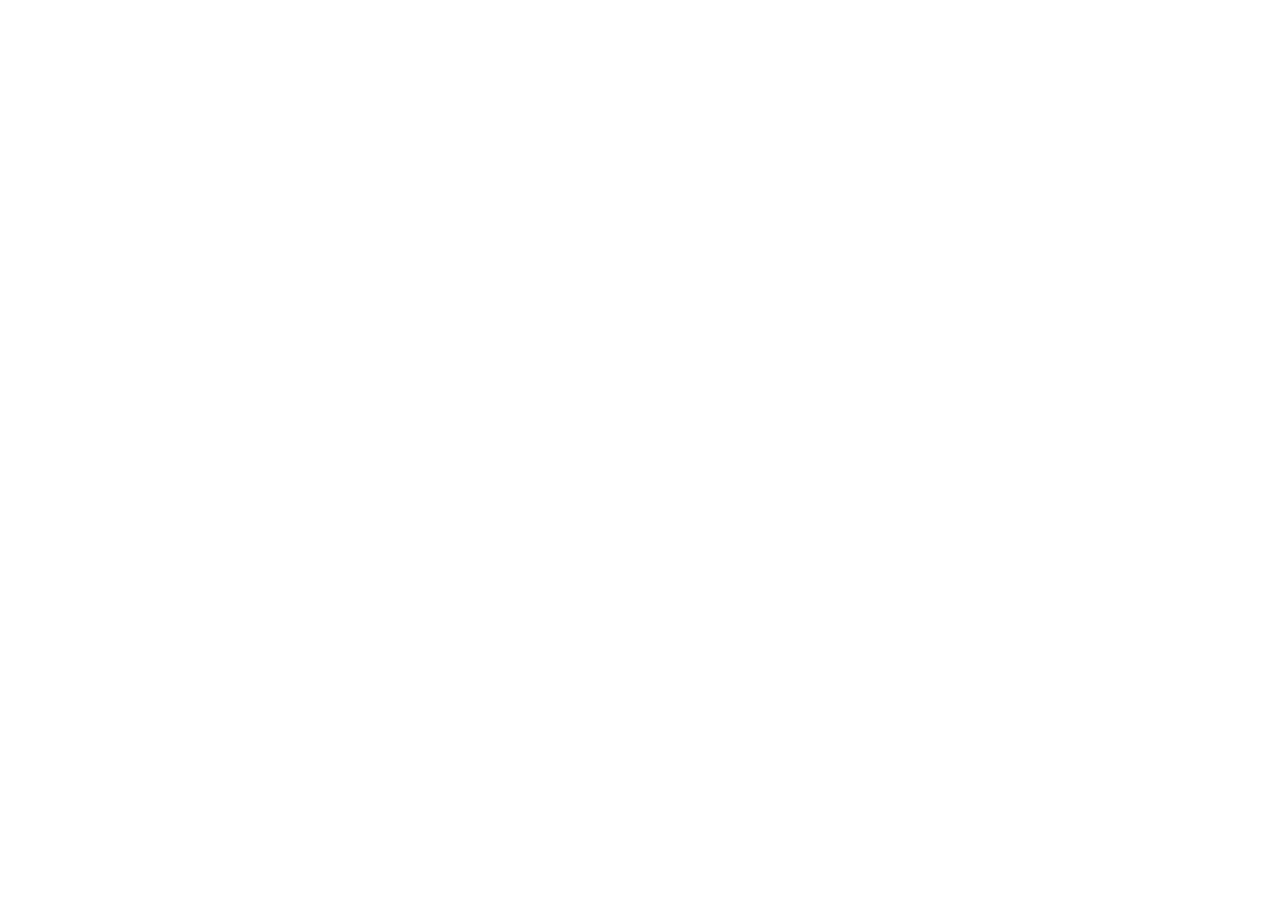
==== index.html @ 47bb5379 "Initial commit: Integrated Home Loan Calculator" ====
<!doctype html>
<html lang="en">
<head>
  <meta charset="utf-8">
  <meta name="viewport" content="width=device-width, initial-scale=1, maximum-scale=1">
  <title>Integrated Home Loan Calculator</title>
  <meta name="description" content="An interactive property loan, upfront cost, rebate and rental ROI calculator.">
  <link rel="stylesheet" href="styles.css">
</head>
<body>
  <!-- Fixed full-screen photo background — lives outside #app so app.js's
       re-renders (on every field edit) never recreate it, which would
       otherwise restart the zoom animation on every keystroke. It stays
       pinned to the viewport while the page scrolls, and is only ever
       hidden behind the opaque calculator cards. -->
  <div class="page-bg" aria-hidden="true">
    <div class="page-bg-image"></div>
    <div class="page-bg-overlay"></div>
  </div>

  <div class="app" id="app">
    <!-- rendered by app.js -->
  </div>

  <script src="config.js"></script>
  <script src="calculations.js"></script>
  <script src="app.js"></script>
</body>
</html>
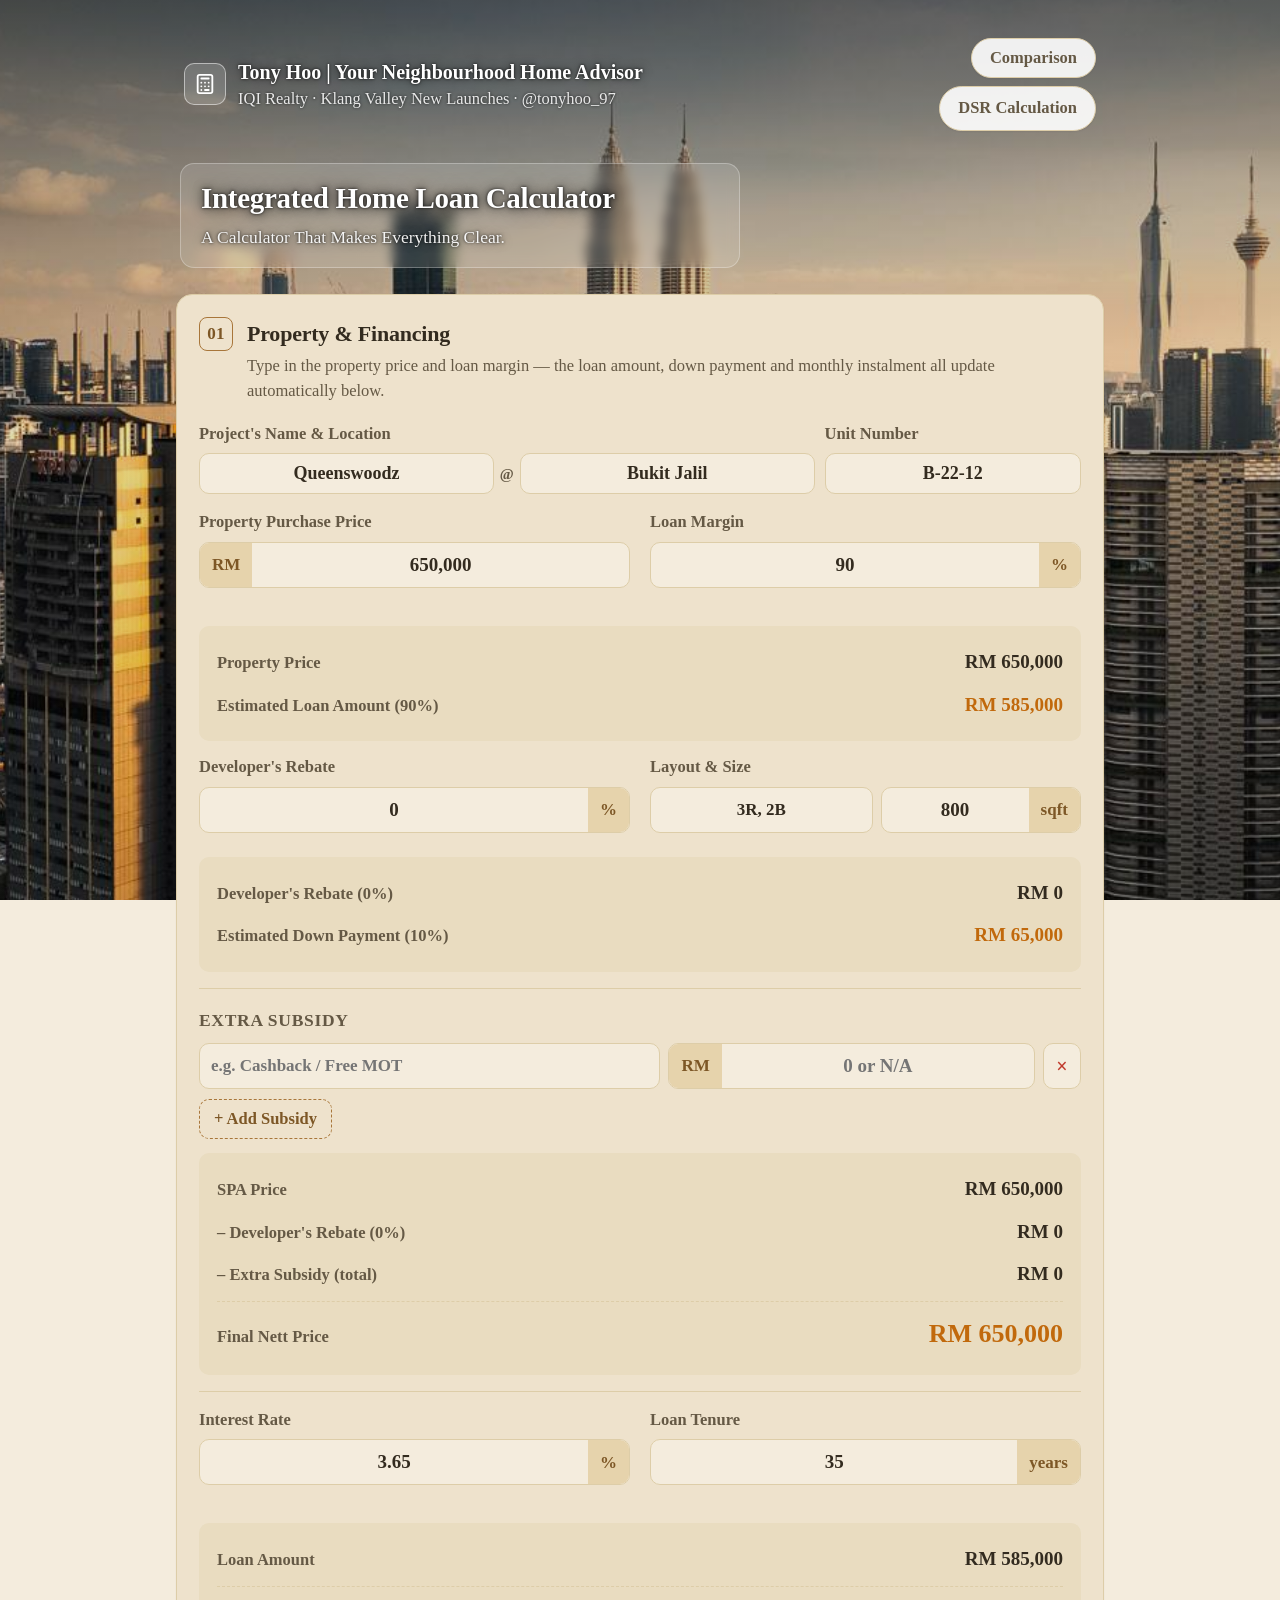
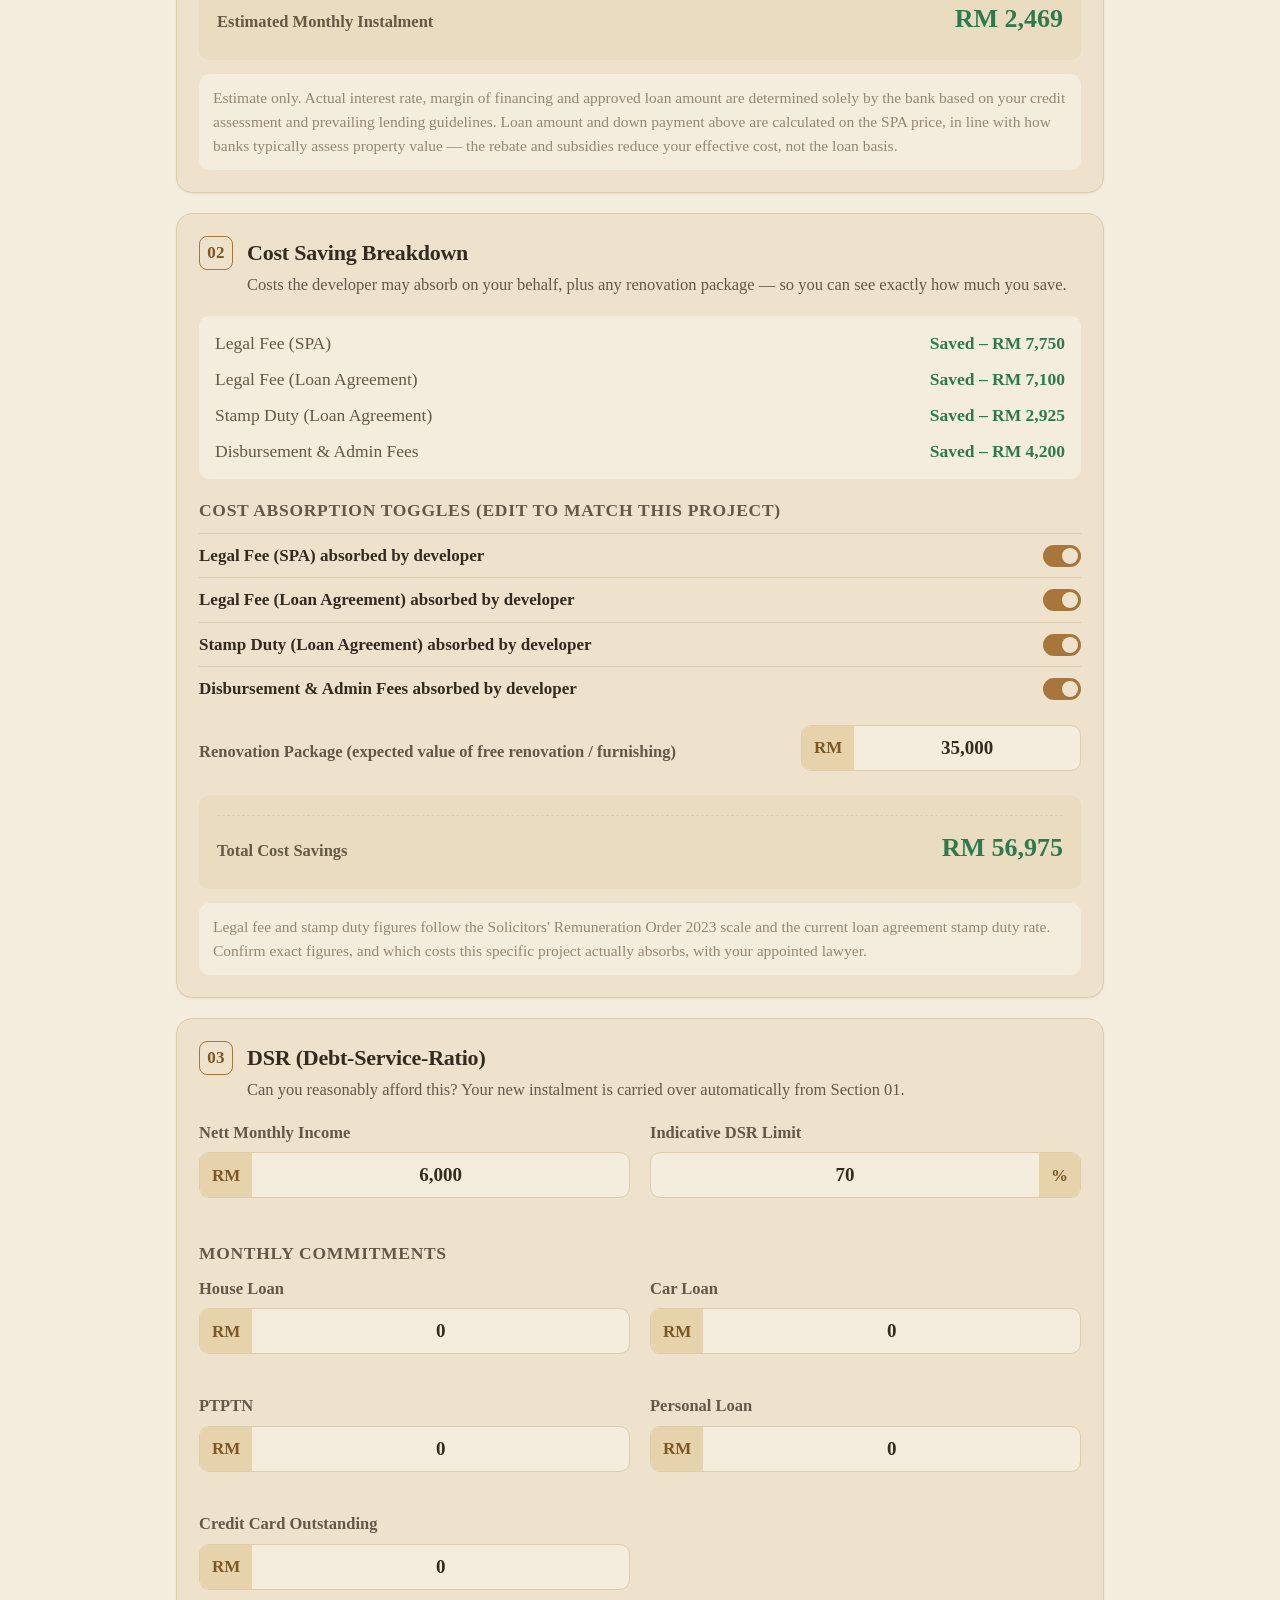
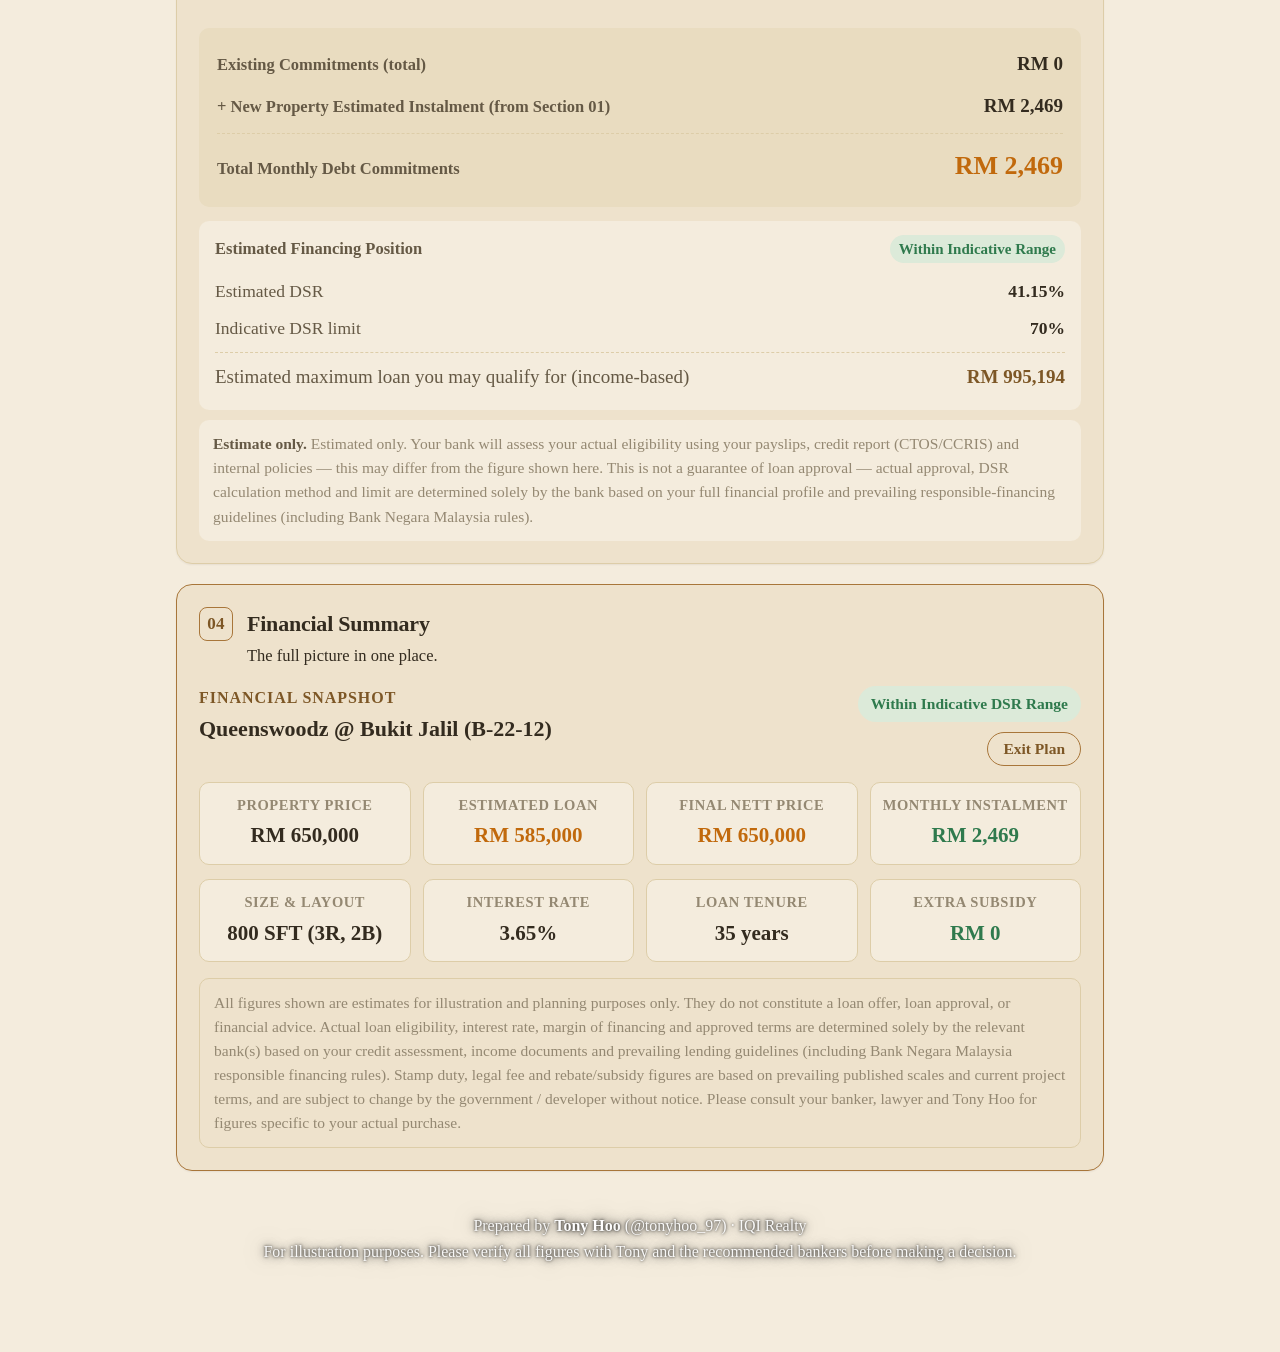
==== commit 73f0a547: "Add DSR Calculation helper page with detailed commitment breakdown" ====
--- a/index.html
+++ b/index.html
@@ -6,6 +6,17 @@
   <title>Integrated Home Loan Calculator</title>
   <meta name="description" content="An interactive property loan, upfront cost, rebate and rental ROI calculator.">
   <link rel="stylesheet" href="styles.css">
+  <style>
+    /* Keeps the stacked "Comparison" / "DSR Calculation" buttons full-width
+       and in their own row on mobile, matching how the single button used
+       to behave (see .hero-frame .comparison-btn in styles.css). Scoped
+       here rather than in the shared stylesheet since it only concerns
+       this page's topbar-actions wrapper. */
+    @media (max-width:600px){
+      .hero-frame .comparison-btn{text-align:center;}
+      .hero-frame .topbar-actions{order:3; width:100%;}
+    }
+  </style>
 </head>
 <body>
   <!-- Fixed full-screen photo background — lives outside #app so app.js's
--- a/styles.css
+++ b/styles.css
@@ -0,0 +1,372 @@
+/* ============================ DESIGN TOKENS ============================
+   Warm ivory / soft-paper theme — a deeper cream page background with
+   cards a shade darker than the page (a "printed brochure" feel), warm
+   charcoal ink instead of near-black, and a softened gold accent. Chosen
+   over pure milk-white for lower glare / more comfortable reading. Times
+   New Roman serif throughout. Two semantic value colors on top: green for
+   the "headline" figures (rental income, monthly instalment) and orange
+   for upfront/lump-sum cost figures (down payment, upfront cash).
+   This is a FIXED look — it does not follow the viewer's system light/dark
+   setting either way.
+   ========================================================================= */
+:root{
+  --ink:#332b1f; --ink-soft:#655945; --ink-faint:#948872;
+  --bg:#f4ecdd; --surface:#eee2cc; --border:#ddcda8;
+  --primary:#332b1f; --primary-dk:#221c13; --primary-tint:#e9dcc0;
+  --accent:#a8763a; --accent-dark:#7d5726; --accent-light:#e6d3ac;
+  --good:#2f7a4d; --good-tint:#dcead9;
+  --warn:#7d5726; --warn-tint:#e9dcc0;
+  --bad:#c0392b; --bad-tint:#f3ddd6;
+  /* Semantic value colors, used on specific figures (see app.js): green for
+     rental/instalment-type "headline" numbers, orange for down-payment/
+     upfront-cost-type figures. */
+  --value-green:#2f7a4d;
+  --value-orange:#c1690c;
+  --font-family:'Times New Roman', Times, serif;
+  --radius:16px; --radius-sm:10px;
+  --shadow:0 4px 24px rgba(28,24,16,.08), 0 1px 2px rgba(28,24,16,.05);
+  --shadow-sm:0 1px 2px rgba(28,24,16,.06);
+  font-size:20px;
+}
+*{box-sizing:border-box;}
+html,body{margin:0;padding:0;}
+body{
+  background:var(--bg); color:var(--ink);
+  font-family:var(--font-family);
+  line-height:1.5; -webkit-font-smoothing:antialiased;
+}
+h1,h2,h3,h4{margin:0; font-weight:600; letter-spacing:-.01em; font-family:var(--font-family);}
+p{margin:0;}
+button{font-family:inherit;}
+::selection{background:var(--accent-light);}
+
+.app{max-width:960px; margin:0 auto; padding:0 16px 64px; transition:max-width .15s;}
+.app.is-comparison{max-width:1440px;}
+
+/* ============================ FULL-SCREEN PHOTO BACKGROUND ============================
+   KL skyline photo, fixed to the viewport (not the document), so it fills
+   the whole screen and keeps animating in place while the page scrolls —
+   it only ever disappears behind the opaque calculator cards. A slow,
+   short-cycle Ken Burns zoom is centered on the Petronas Twin Towers so
+   they (and the skyline around them) stay in frame on a laptop screen. */
+.page-bg{
+  position:fixed; inset:0; z-index:-1; overflow:hidden;
+}
+.page-bg-image{
+  position:absolute; inset:-6%;
+  background-image:url("[data-uri]");
+  background-size:cover; background-position:46% 30%;
+  transform-origin:46% 30%;
+  animation:heroZoom 9s ease-in-out infinite alternate;
+}
+@keyframes heroZoom{ from{ transform:scale(1); } to{ transform:scale(1.12); } }
+.page-bg-overlay{
+  position:absolute; inset:0;
+  background:linear-gradient(180deg, rgba(20,14,6,.55) 0%, rgba(20,14,6,.30) 20%, rgba(20,14,6,.12) 40%, rgba(20,14,6,.12) 100%);
+}
+
+/* Topbar + title float directly over the fixed photo at the top of the
+   page — no boxed/rounded photo container of their own anymore. */
+.hero-frame{position:relative; z-index:1; padding:18px 4px 26px;}
+.hero-frame .brand-name{color:#fff; text-shadow:0 0 3px rgba(0,0,0,.85), 0 0 10px rgba(0,0,0,.6);}
+.hero-frame .brand-tag{color:rgba(255,255,255,.88); text-shadow:0 0 3px rgba(0,0,0,.8);}
+.hero-frame .logo-badge{background:rgba(255,255,255,.16); border-color:rgba(255,255,255,.5); color:#fff; backdrop-filter:blur(3px);}
+.hero-frame .comparison-btn{background:rgba(255,255,255,.9);}
+.hero-title-box{
+  margin-top:16px; background:rgba(255,255,255,.13); border:1px solid rgba(255,255,255,.28);
+  border-radius:14px; padding:16px 20px; backdrop-filter:blur(6px);
+  max-width:560px;
+}
+.hero-title-box h1{color:#fff; font-size:29px; line-height:1.25; text-shadow:0 0 3px rgba(0,0,0,.85), 0 0 10px rgba(0,0,0,.7), 0 0 20px rgba(0,0,0,.5);}
+.hero-title-box p{color:rgba(255,255,255,.94); font-size:17.5px; margin-top:8px; line-height:1.55; text-shadow:0 0 3px rgba(0,0,0,.8), 0 0 10px rgba(0,0,0,.6);}
+@media (max-width:600px){
+  .hero-title-box{max-width:100%;}
+  .hero-frame .topbar{flex-wrap:wrap; row-gap:8px;}
+  .hero-frame .brand-name{font-size:16.5px;}
+  .hero-frame .comparison-btn{margin-left:0; order:3; width:100%;}
+}
+/* ============================ HEADER ============================ */
+.topbar{
+  display:flex; align-items:center; gap:12px;
+  padding:20px 4px 16px;
+}
+.logo-badge{
+  width:42px; height:42px; border-radius:10px;
+  background:var(--ink); color:var(--accent-light);
+  display:flex; align-items:center; justify-content:center;
+  font-weight:700; font-size:19px; flex:none; border:1px solid var(--accent);
+}
+.logo-badge svg{display:block;}
+.brand-name{font-size:20px; font-weight:700;}
+.brand-tag{font-size:16.5px; color:var(--ink-soft);}
+.comparison-btn{
+  margin-left:auto; flex:none; border:1px solid var(--border); background:var(--surface);
+  color:var(--ink-soft); font-weight:700; padding:9px 18px; border-radius:999px;
+  font-size:16.5px; cursor:pointer; box-shadow:var(--shadow-sm); font-family:var(--font-family);
+  transition:.15s;
+}
+.comparison-btn:hover{border-color:var(--accent); color:var(--accent-dark);}
+.comparison-btn.active{background:var(--accent); color:#fff; border-color:var(--accent);}
+
+.hero{padding:6px 4px 22px;}
+.hero h1{font-size:29px; line-height:1.25;}
+.hero p{color:var(--ink-soft); font-size:17.5px; margin-top:8px; line-height:1.55;}
+
+/* ============================ SECTION HEADER ============================ */
+.section-header{display:flex; align-items:flex-start; gap:14px; margin-bottom:18px;}
+.section-no{
+  flex:none; font-size:17px; font-weight:700; color:var(--accent-dark);
+  border:1px solid var(--accent); border-radius:8px; width:34px; height:34px;
+  display:flex; align-items:center; justify-content:center; letter-spacing:.02em;
+}
+.section-header h2{font-size:22px;}
+.section-header .sub{font-size:16.5px; color:var(--ink-soft); margin-top:4px; line-height:1.5;}
+.mini-head{font-size:17.5px; font-weight:700; color:var(--ink-soft); text-transform:uppercase; letter-spacing:.04em; margin:18px 0 10px;}
+.mini-head-row{display:flex; justify-content:space-between; align-items:baseline; margin:18px 0 10px; gap:10px;}
+.mini-head-row .mini-head{margin:0;}
+.mini-head-row .total-tag{font-size:16.5px; font-weight:700; color:var(--value-green); white-space:nowrap;}
+
+/* ============================ CARDS / SECTIONS ============================ */
+.card{
+  background:var(--surface); border:1px solid var(--border); border-radius:var(--radius);
+  padding:22px; margin-bottom:20px; box-shadow:var(--shadow-sm);
+}
+.section-grid{display:grid; grid-template-columns:1fr 1fr; gap:16px 20px;}
+@media (max-width:640px){ .section-grid{grid-template-columns:1fr;} }
+/* A field placed alone (e.g. Developer's Rebate) spans the full row instead
+   of sitting stranded in one half of a two-column grid. */
+.section-grid.single-col{grid-template-columns:1fr;}
+
+/* ---- Comparison mode layout — one or two independent calculator columns ---- */
+.calc-columns{display:grid; grid-template-columns:1fr; gap:24px; align-items:start;}
+.app.is-comparison .calc-columns{grid-template-columns:1fr 1fr;}
+@media (max-width:880px){ .app.is-comparison .calc-columns{grid-template-columns:1fr;} }
+.calc-instance{min-width:0;}
+.instance-label{
+  font-size:15px; font-weight:700; text-transform:uppercase; letter-spacing:.06em;
+  color:var(--accent-dark); text-align:center; margin-bottom:10px;
+  border-bottom:1px solid var(--border); padding-bottom:8px;
+}
+
+/* ---- connected calculation chain visual ---- */
+.chain-result{
+  background:var(--primary-tint); border-radius:var(--radius-sm); padding:16px 18px;
+  margin:14px 0; display:flex; flex-direction:column; gap:2px;
+}
+.chain-item{display:flex; justify-content:space-between; align-items:baseline; padding:6px 0; gap:10px;}
+.chain-item .l{font-size:16.5px; color:var(--ink-soft); font-weight:600;}
+.chain-item .v{font-size:19px; font-weight:700;}
+.chain-item .v.gold{color:var(--accent-dark);}
+.chain-item .v.green{color:var(--value-green);}
+.chain-item .v.orange{color:var(--value-orange);}
+.chain-item .v.big{font-size:26px;}
+.chain-item.highlight{border-top:1px dashed var(--border); margin-top:4px; padding-top:12px;}
+.flow-arrow{text-align:center; color:var(--ink-faint); font-size:17px; padding:1px 0;}
+
+/* ---- comparison block (existing vs new loan) ---- */
+.compare-block{display:flex; align-items:center; gap:14px; margin:10px 0;}
+.compare-col{flex:1; background:var(--bg); border:1px solid var(--border); border-radius:var(--radius-sm); padding:14px; text-align:center;}
+.compare-col .l{font-size:15.5px; color:var(--ink-soft); font-weight:600; text-transform:uppercase; letter-spacing:.03em;}
+.compare-col .v{font-size:23px; font-weight:700; margin-top:4px;}
+.compare-col .v.green{color:var(--value-green);}
+.compare-col .v.orange{color:var(--value-orange);}
+.compare-sep{flex:none; font-size:16px; color:var(--ink-faint); font-weight:600; font-style:italic;}
+@media (max-width:480px){ .compare-block{flex-direction:column;} .compare-sep{transform:rotate(90deg);} }
+
+/* ---- Field / input ---- */
+.field{margin-bottom:16px;}
+.field-label{
+  display:flex; justify-content:space-between; align-items:baseline;
+  font-size:16.5px; font-weight:600; color:var(--ink-soft); margin-bottom:7px;
+}
+.tip{
+  color:var(--ink-faint); cursor:help; font-weight:700; border:1px solid var(--border);
+  border-radius:50%; width:15px; height:15px; display:inline-flex; align-items:center;
+  justify-content:center; font-size:14px; margin-left:5px; vertical-align:middle;
+}
+.field-value{font-weight:700; color:var(--ink); font-size:17px;}
+.field-value.editable-num{color:var(--accent-dark);}
+
+input[type=range]{
+  -webkit-appearance:none; width:100%; height:5px; border-radius:99px;
+  background:var(--border); outline:none; margin:6px 0 2px;
+}
+input[type=range]::-webkit-slider-thumb{
+  -webkit-appearance:none; width:19px; height:19px; border-radius:50%;
+  background:var(--accent); border:3px solid var(--surface); box-shadow:0 0 0 1px var(--border), var(--shadow-sm);
+  cursor:pointer; margin-top:-7px;
+}
+input[type=range]::-moz-range-thumb{
+  width:19px; height:19px; border-radius:50%; background:var(--accent);
+  border:3px solid var(--surface); box-shadow:0 0 0 1px var(--border); cursor:pointer;
+}
+input[type=number], input[type=text], select{
+  width:100%; padding:9px 11px; border:1px solid var(--border); border-radius:var(--radius-sm);
+  font-size:18px; font-weight:600; color:var(--ink); background:var(--bg); font-family:var(--font-family);
+}
+input[type=number]:focus, input[type=text]:focus, select:focus{outline:2px solid var(--accent); outline-offset:1px;}
+
+/* ---- manual "type it in" input with an RM/%/unit affix ---- */
+.input-affix{
+  display:flex; align-items:stretch; border:1px solid var(--border); border-radius:var(--radius-sm);
+  background:var(--bg); overflow:hidden; margin-bottom:8px;
+}
+.input-affix:focus-within{outline:2px solid var(--accent); outline-offset:1px;}
+.input-affix .affix-pre, .input-affix .affix-suf{
+  flex:none; display:flex; align-items:center; padding:0 12px; font-size:17px; font-weight:700;
+  color:var(--accent-dark); background:var(--accent-light); white-space:nowrap;
+}
+.input-affix .affix-input{
+  flex:1; min-width:0; border:none; background:transparent; padding:11px 12px;
+  font-size:19px; font-weight:700; color:var(--ink); font-family:var(--font-family);
+  text-align:center;
+}
+.input-affix .affix-input:focus{outline:none;}
+
+/* ---- Layout & Size (paired with Developer's Rebate) ---- */
+.layout-size-row{display:flex; gap:8px; margin-bottom:8px;}
+.layout-size-row .layout-input{
+  flex:1; min-width:0; padding:9px 11px; border:1px solid var(--border); border-radius:var(--radius-sm);
+  font-size:17px; font-weight:700; color:var(--ink); background:var(--bg); font-family:var(--font-family);
+  text-align:center;
+}
+.layout-size-row .layout-input:focus{outline:2px solid var(--accent); outline-offset:1px;}
+.layout-size-row .input-affix{flex:1; min-width:0; margin-bottom:0;}
+
+/* ---- Extra Subsidy — dynamic add/remove list ---- */
+.subsidy-list{display:flex; flex-direction:column; gap:10px; margin-bottom:10px;}
+.subsidy-row{display:flex; gap:8px; align-items:stretch;}
+.subsidy-row .subsidy-label-input{
+  flex:1.2; min-width:0; padding:9px 11px; border:1px solid var(--border); border-radius:var(--radius-sm);
+  font-size:17px; font-weight:600; color:var(--ink); background:var(--bg); font-family:var(--font-family);
+}
+.subsidy-row .subsidy-label-input:focus{outline:2px solid var(--accent); outline-offset:1px;}
+.subsidy-row .input-affix{flex:1; min-width:0; margin-bottom:0;}
+.subsidy-remove-btn{
+  flex:none; width:38px; border:1px solid var(--border); border-radius:var(--radius-sm);
+  background:var(--bg); color:var(--bad); font-size:20px; font-weight:700; cursor:pointer; line-height:1;
+}
+.subsidy-remove-btn:hover{background:var(--bad-tint);}
+.subsidy-add-btn{
+  border:1px dashed var(--accent); background:transparent; color:var(--accent-dark); font-weight:700;
+  padding:9px 14px; border-radius:var(--radius-sm); cursor:pointer; font-size:16.5px; font-family:var(--font-family);
+}
+.subsidy-add-btn:hover{background:var(--accent-light);}
+@media (max-width:480px){ .subsidy-row{flex-wrap:wrap;} .subsidy-row .subsidy-label-input{flex:1 1 100%;} }
+
+.toggle-row{display:flex; align-items:center; justify-content:space-between; padding:9px 0; border-top:1px solid var(--border);}
+.toggle-row:first-of-type{border-top:none;}
+.toggle-row .t-label{font-size:17px; font-weight:600;}
+.toggle-row .t-sub{font-size:15.5px; color:var(--ink-soft); margin-top:1px;}
+.switch{position:relative; width:38px; height:22px; flex:none;}
+.switch input{opacity:0; width:0; height:0;}
+.switch .track{
+  position:absolute; inset:0; background:var(--border); border-radius:99px; transition:.15s; cursor:pointer;
+}
+.switch .track:before{
+  content:""; position:absolute; width:16px; height:16px; left:3px; top:3px; background:var(--surface);
+  border-radius:50%; transition:.15s; box-shadow:var(--shadow-sm);
+}
+.switch input:checked + .track{background:var(--accent);}
+.switch input:checked + .track:before{transform:translateX(16px);}
+
+/* ---- Result blocks ---- */
+.result-block{
+  background:var(--bg); border-radius:var(--radius-sm); padding:14px 16px; margin-bottom:10px;
+}
+.result-row{display:flex; justify-content:space-between; align-items:baseline; padding:5px 0; font-size:17.5px;}
+.result-row .k{color:var(--ink-soft);}
+.result-row .v{font-weight:700;}
+.result-row.total{border-top:1px dashed var(--border); margin-top:6px; padding-top:10px; font-size:19px;}
+.result-row.total .v{color:var(--accent-dark);}
+.result-row.negative .v{color:var(--bad);}
+.result-row.positive .v{color:var(--good);}
+
+.big-stat{text-align:left;}
+.big-stat .n{font-size:32px; font-weight:700; letter-spacing:-.01em;}
+.big-stat .n.green{color:var(--value-green);}
+.big-stat .l{font-size:16px; color:var(--ink-soft); font-weight:600; margin-top:2px;}
+
+.badge{
+  display:inline-block; font-size:15px; font-weight:700; padding:3px 9px; border-radius:999px;
+}
+.badge-good{background:var(--good-tint); color:var(--good);}
+.badge-warn{background:var(--warn-tint); color:var(--warn);}
+.badge-bad{background:var(--bad-tint); color:var(--bad);}
+
+.disclaimer{
+  font-size:15.5px; color:var(--ink-faint); background:var(--bg); border-radius:var(--radius-sm);
+  padding:12px 14px; margin-top:6px; line-height:1.55;
+}
+.disclaimer b{color:var(--ink-soft);}
+
+.divider{height:1px; background:var(--border); margin:16px 0;}
+
+/* ---- comparison bars (rental) ---- */
+.bar-compare{margin-top:2px;}
+.bar-row{margin-bottom:10px;}
+.bar-row .bar-label{display:flex; justify-content:space-between; font-size:16px; font-weight:600; color:var(--ink-soft); margin-bottom:4px;}
+.bar-track{height:10px; background:var(--border); border-radius:99px; overflow:hidden;}
+.bar-fill{height:100%; border-radius:99px;}
+
+/* ---- scenario table ---- */
+.scenario-table{width:100%; border-collapse:collapse; font-size:16.5px;}
+.scenario-table th, .scenario-table td{padding:9px 8px; text-align:right; border-bottom:1px solid var(--border);}
+.scenario-table th:first-child, .scenario-table td:first-child{text-align:left; color:var(--ink-soft); font-weight:600;}
+.scenario-table th{color:var(--ink-soft); font-weight:600; font-size:15px; text-transform:uppercase; letter-spacing:.03em;}
+.scenario-table td{font-weight:700;}
+.scenario-table .col-highlight{background:var(--accent-light);}
+.table-scroll{overflow-x:auto; -webkit-overflow-scrolling:touch;}
+
+/* ============================ SUMMARY (Section 04) ============================
+   Light-theme "statement" card — a gold border/accent keeps it visually
+   distinct as the screenshot-friendly summary, while staying on the same
+   milk-white background and dark-ink text as the rest of the page. */
+.summary-card{background:var(--surface); border:1.5px solid var(--accent);}
+.summary-card .section-no{border-color:var(--accent); color:var(--accent-dark);}
+.summary-card .section-header h2, .summary-card .section-header .sub{color:var(--ink);}
+.summary-top{display:flex; justify-content:space-between; align-items:flex-start; gap:10px; margin-bottom:16px;}
+.summary-eyebrow{font-size:16px; text-transform:uppercase; letter-spacing:.06em; color:var(--accent-dark); font-weight:700;}
+.summary-project{font-size:22px; font-weight:700; color:var(--ink); margin-top:2px;}
+.summary-actions{display:flex; flex-direction:column; align-items:flex-end; gap:10px; flex:none;}
+.status-pill{font-size:15.5px; font-weight:700; padding:6px 13px; border-radius:999px; white-space:nowrap;}
+.status-good{background:var(--good-tint); color:var(--good);}
+.status-bad{background:var(--bad-tint); color:var(--bad);}
+.exitplan-btn{
+  border:1px solid var(--accent); background:transparent; color:var(--accent-dark); font-weight:700;
+  padding:7px 15px; border-radius:999px; cursor:pointer; font-size:15.5px; font-family:var(--font-family);
+  white-space:nowrap; transition:.15s;
+}
+.exitplan-btn:hover{background:var(--accent-light);}
+.exitplan-btn.active{background:var(--accent); color:#fff; border-color:var(--accent);}
+
+.summary-grid{display:grid; grid-template-columns:repeat(4,1fr); gap:14px 12px;}
+@media (max-width:720px){ .summary-grid{grid-template-columns:repeat(2,1fr);} }
+.summary-item{text-align:center; background:var(--bg); border:1px solid var(--border); border-radius:var(--radius-sm); padding:12px 8px;}
+.summary-item .label{font-size:14.5px; color:var(--ink-faint); font-weight:600; text-transform:uppercase; letter-spacing:.04em;}
+.summary-item .value{font-size:21px; font-weight:700; color:var(--ink); margin-top:4px;}
+.summary-item .value.green{color:var(--value-green);}
+.summary-item .value.orange{color:var(--value-orange);}
+
+/* ---- footer ---- */
+/* Sits directly on the fixed photo background (no card behind it), so it
+   gets the same white text + dark halo treatment as the hero title. */
+.footer-note{
+  text-align:center; font-size:16px; padding:22px 10px 24px; line-height:1.6;
+  color:rgba(255,255,255,.94);
+  text-shadow:0 0 3px rgba(0,0,0,.85), 0 0 10px rgba(0,0,0,.7), 0 0 20px rgba(0,0,0,.5);
+}
+.footer-note b{color:#fff;}
+
+/* tooltip popover */
+.tooltip-pop{
+  position:fixed; z-index:50; max-width:260px; background:var(--ink); color:var(--bg);
+  font-size:16px; line-height:1.5; padding:10px 12px; border-radius:9px; box-shadow:var(--shadow);
+  pointer-events:none; font-family:var(--font-family);
+}
+
+@media (max-width:480px){
+  .app{padding:0 12px 48px;}
+  .summary-grid{grid-template-columns:repeat(2,1fr); gap:10px;}
+  .card{padding:16px;}
+}
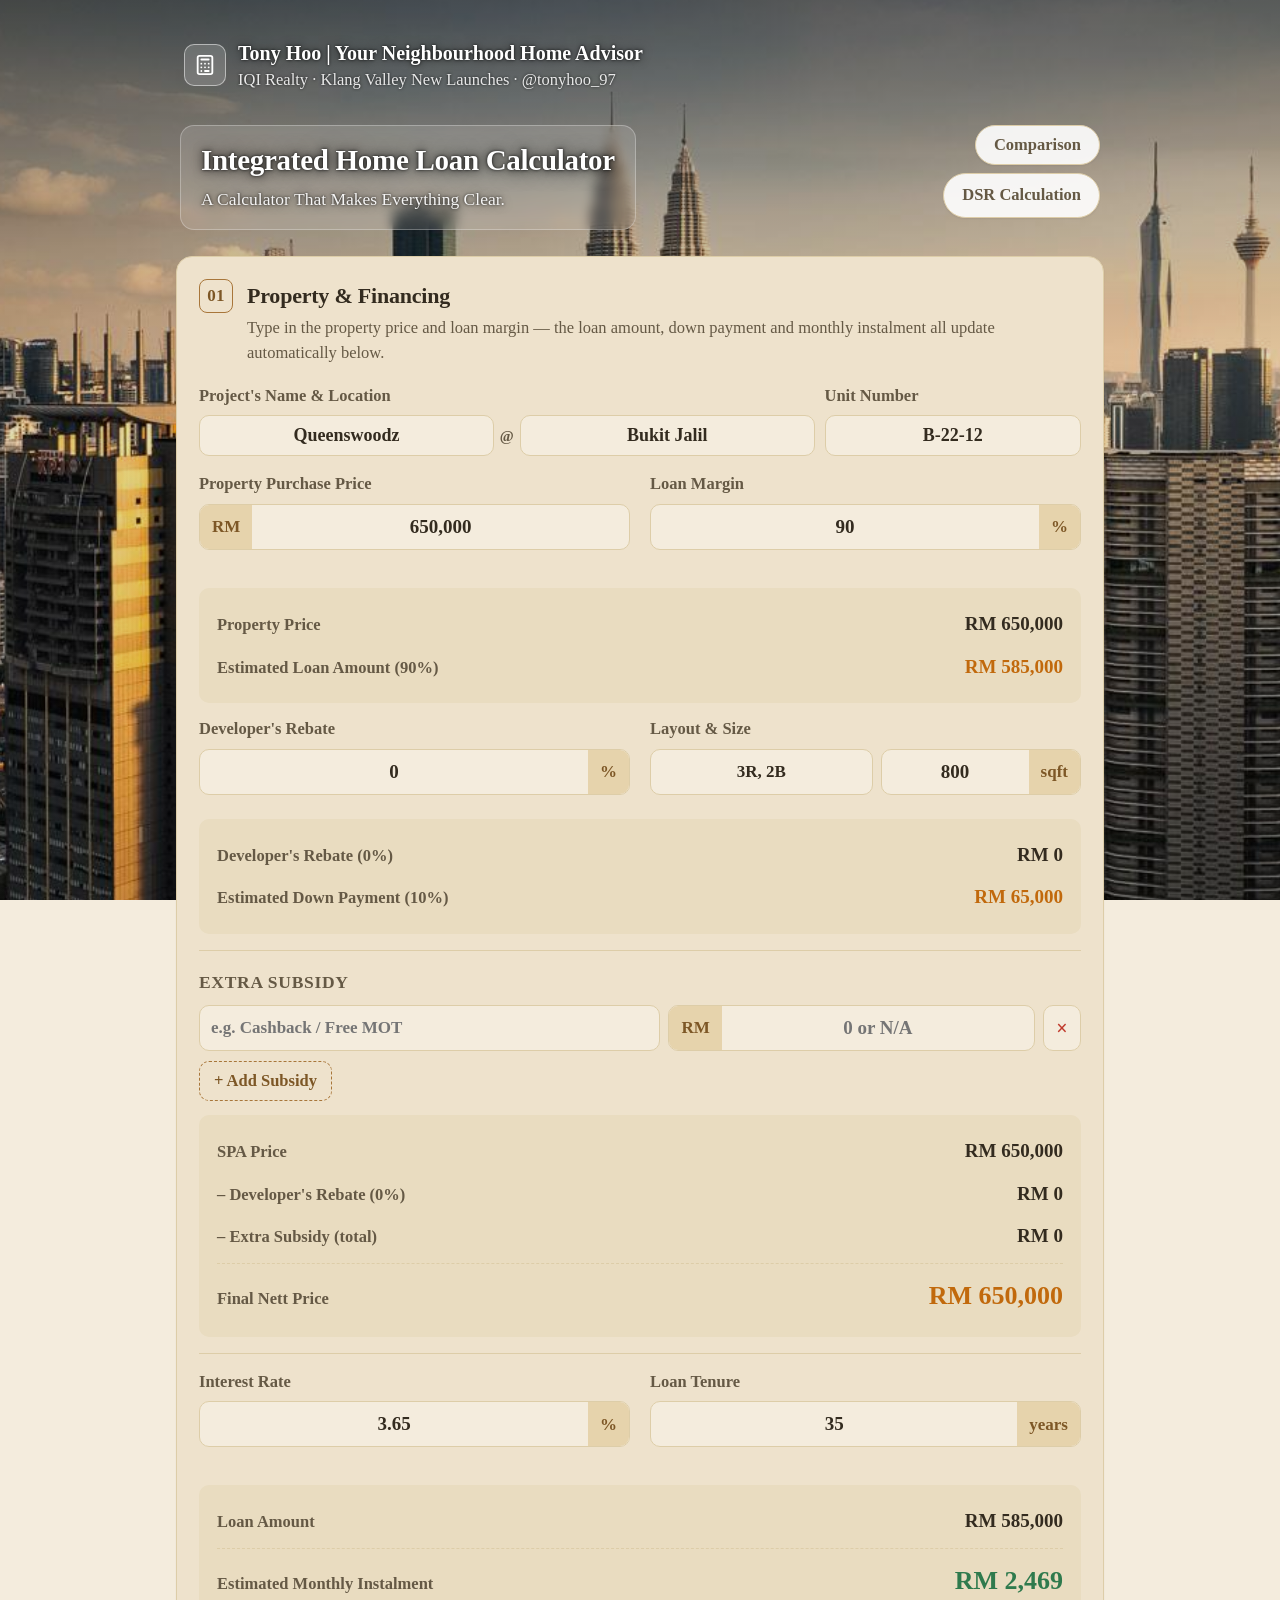
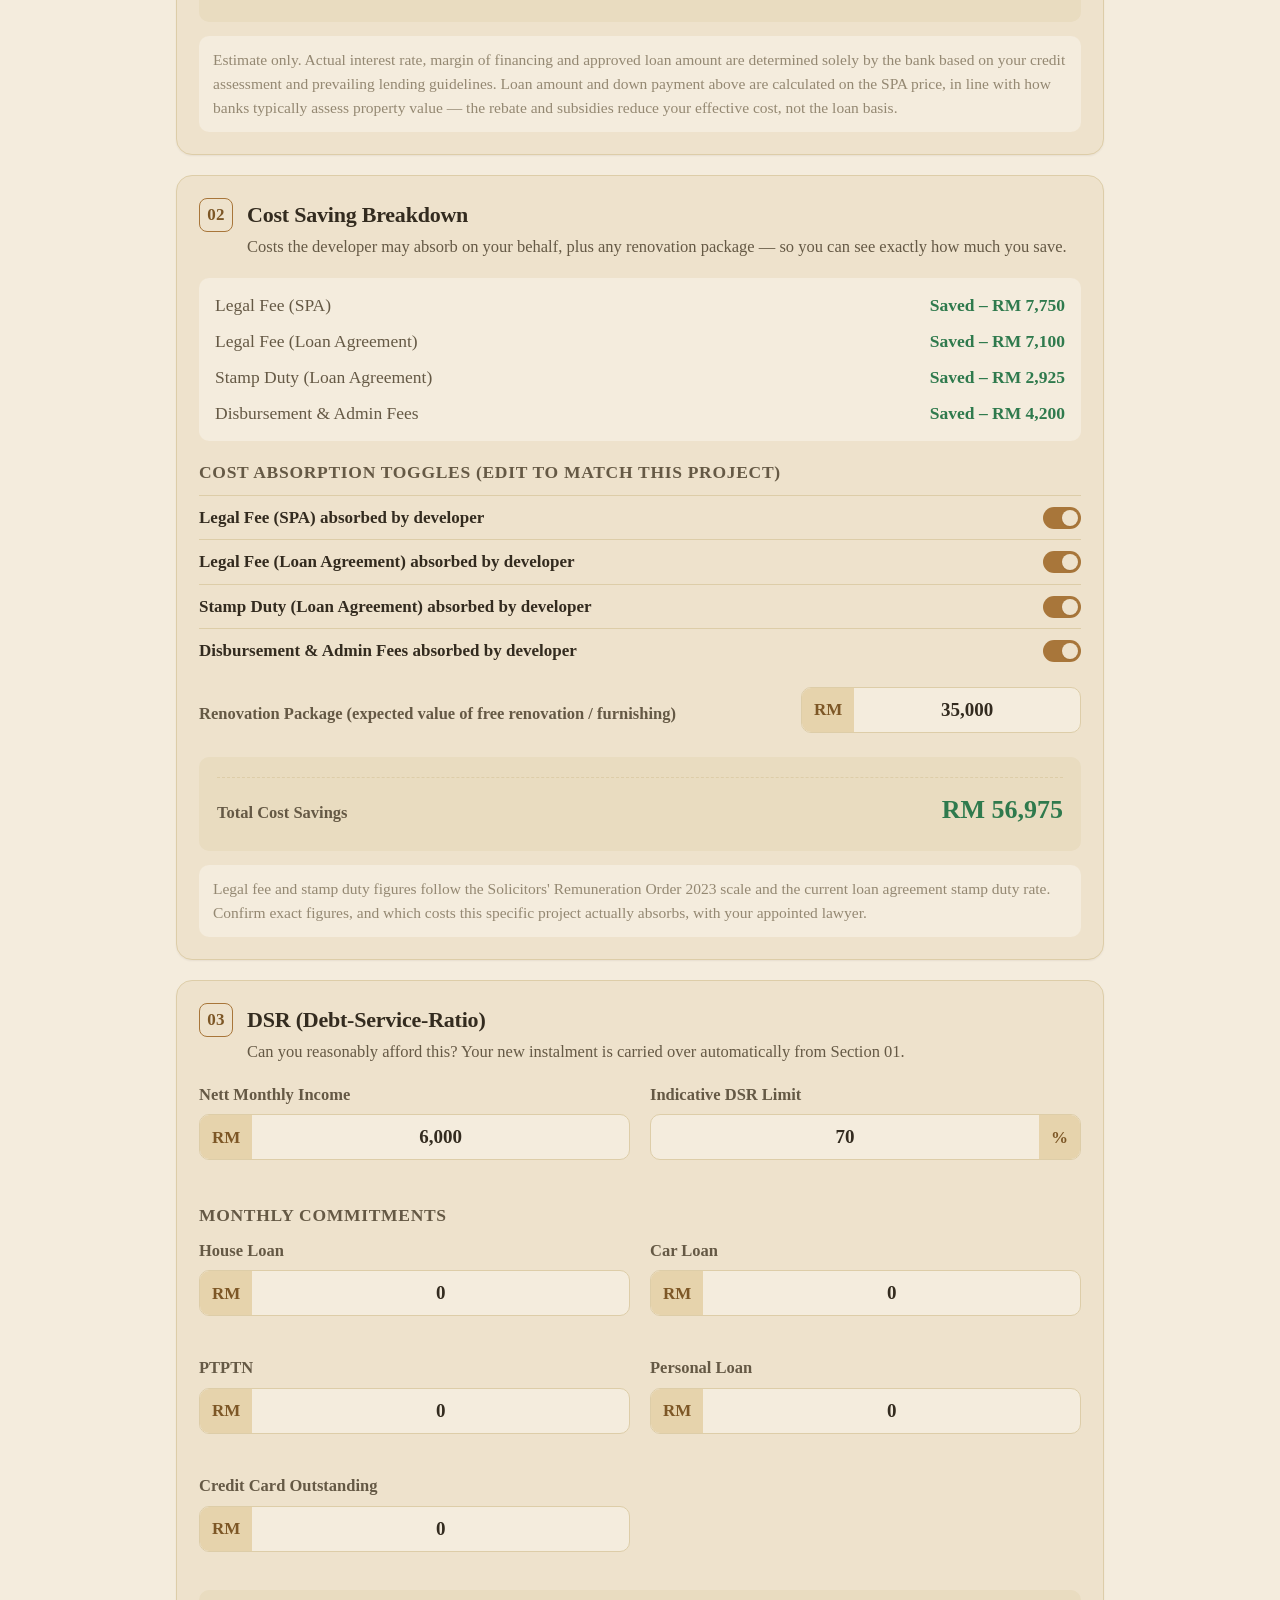
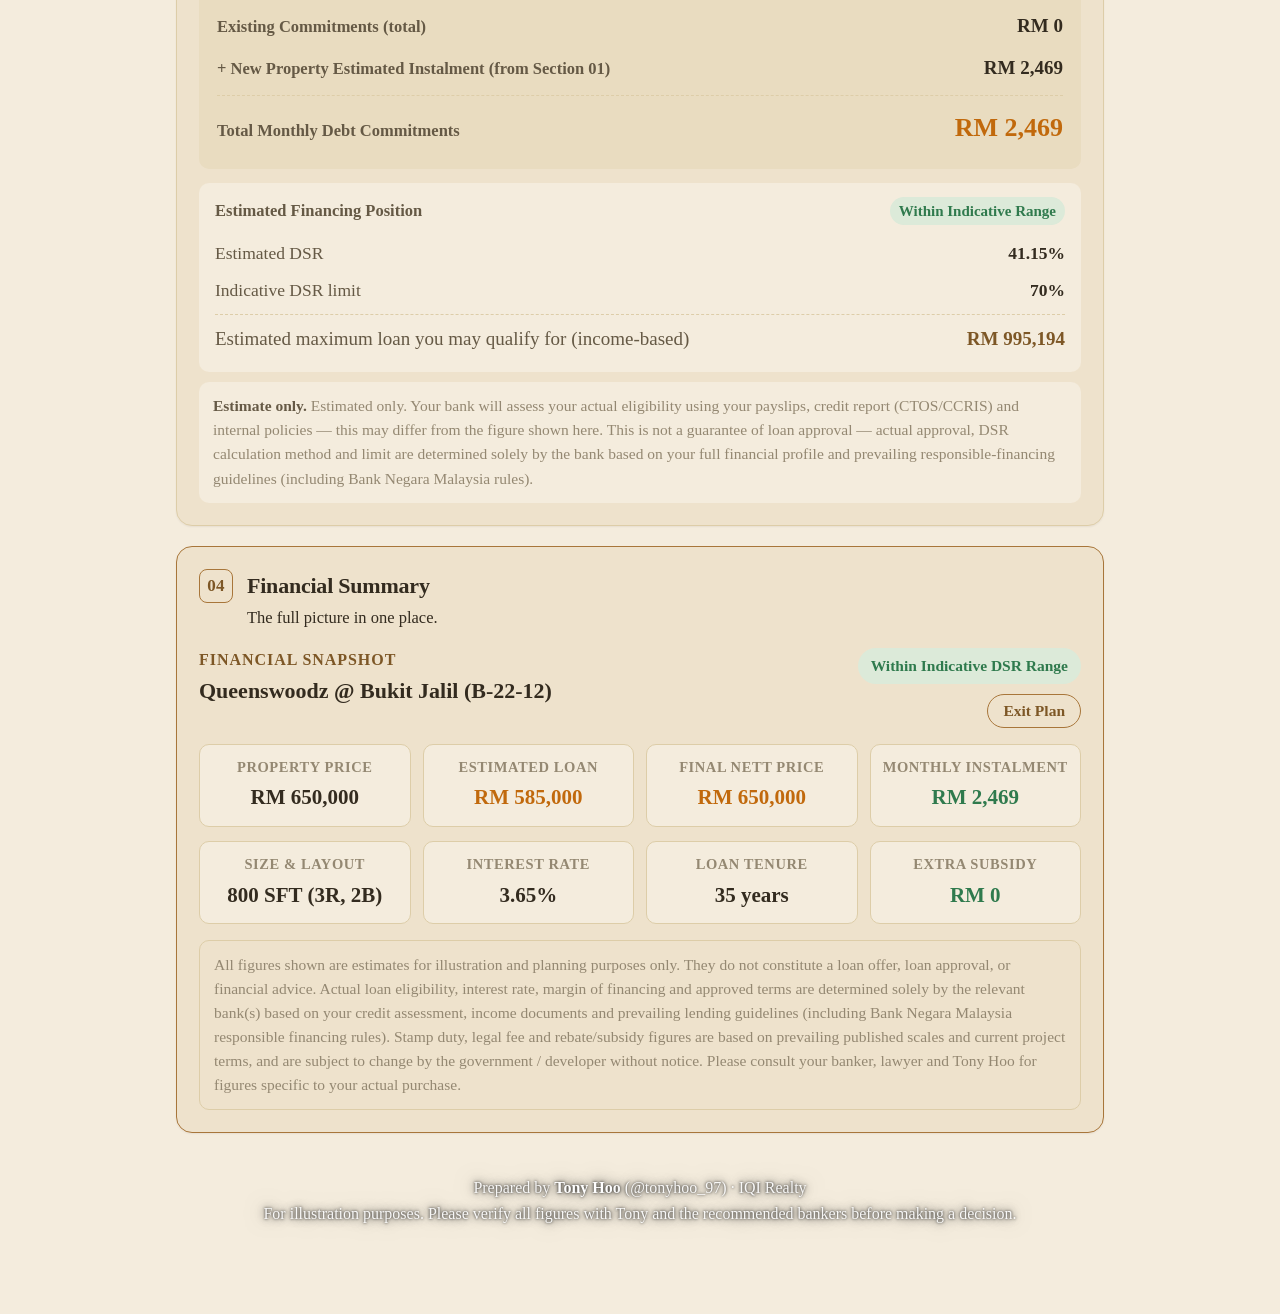
==== commit fc57179f: "Align Comparison/DSR Calculation buttons with the main title row" ====
--- a/index.html
+++ b/index.html
@@ -7,14 +7,14 @@
   <meta name="description" content="An interactive property loan, upfront cost, rebate and rental ROI calculator.">
   <link rel="stylesheet" href="styles.css">
   <style>
-    /* Keeps the stacked "Comparison" / "DSR Calculation" buttons full-width
-       and in their own row on mobile, matching how the single button used
-       to behave (see .hero-frame .comparison-btn in styles.css). Scoped
-       here rather than in the shared stylesheet since it only concerns
-       this page's topbar-actions wrapper. */
+    /* The "Comparison" / "DSR Calculation" buttons sit beside the main
+       title on desktop; on mobile they drop below it, stacked full-width.
+       Scoped here rather than the shared stylesheet since it only concerns
+       this page's topbar-actions/hero-title-row wrappers. */
     @media (max-width:600px){
-      .hero-frame .comparison-btn{text-align:center;}
-      .hero-frame .topbar-actions{order:3; width:100%;}
+      .hero-title-row{flex-direction:column; align-items:stretch !important; gap:10px;}
+      .topbar-actions{flex-direction:row !important; width:100%;}
+      .topbar-actions .comparison-btn{flex:1; width:auto;}
     }
   </style>
 </head>
